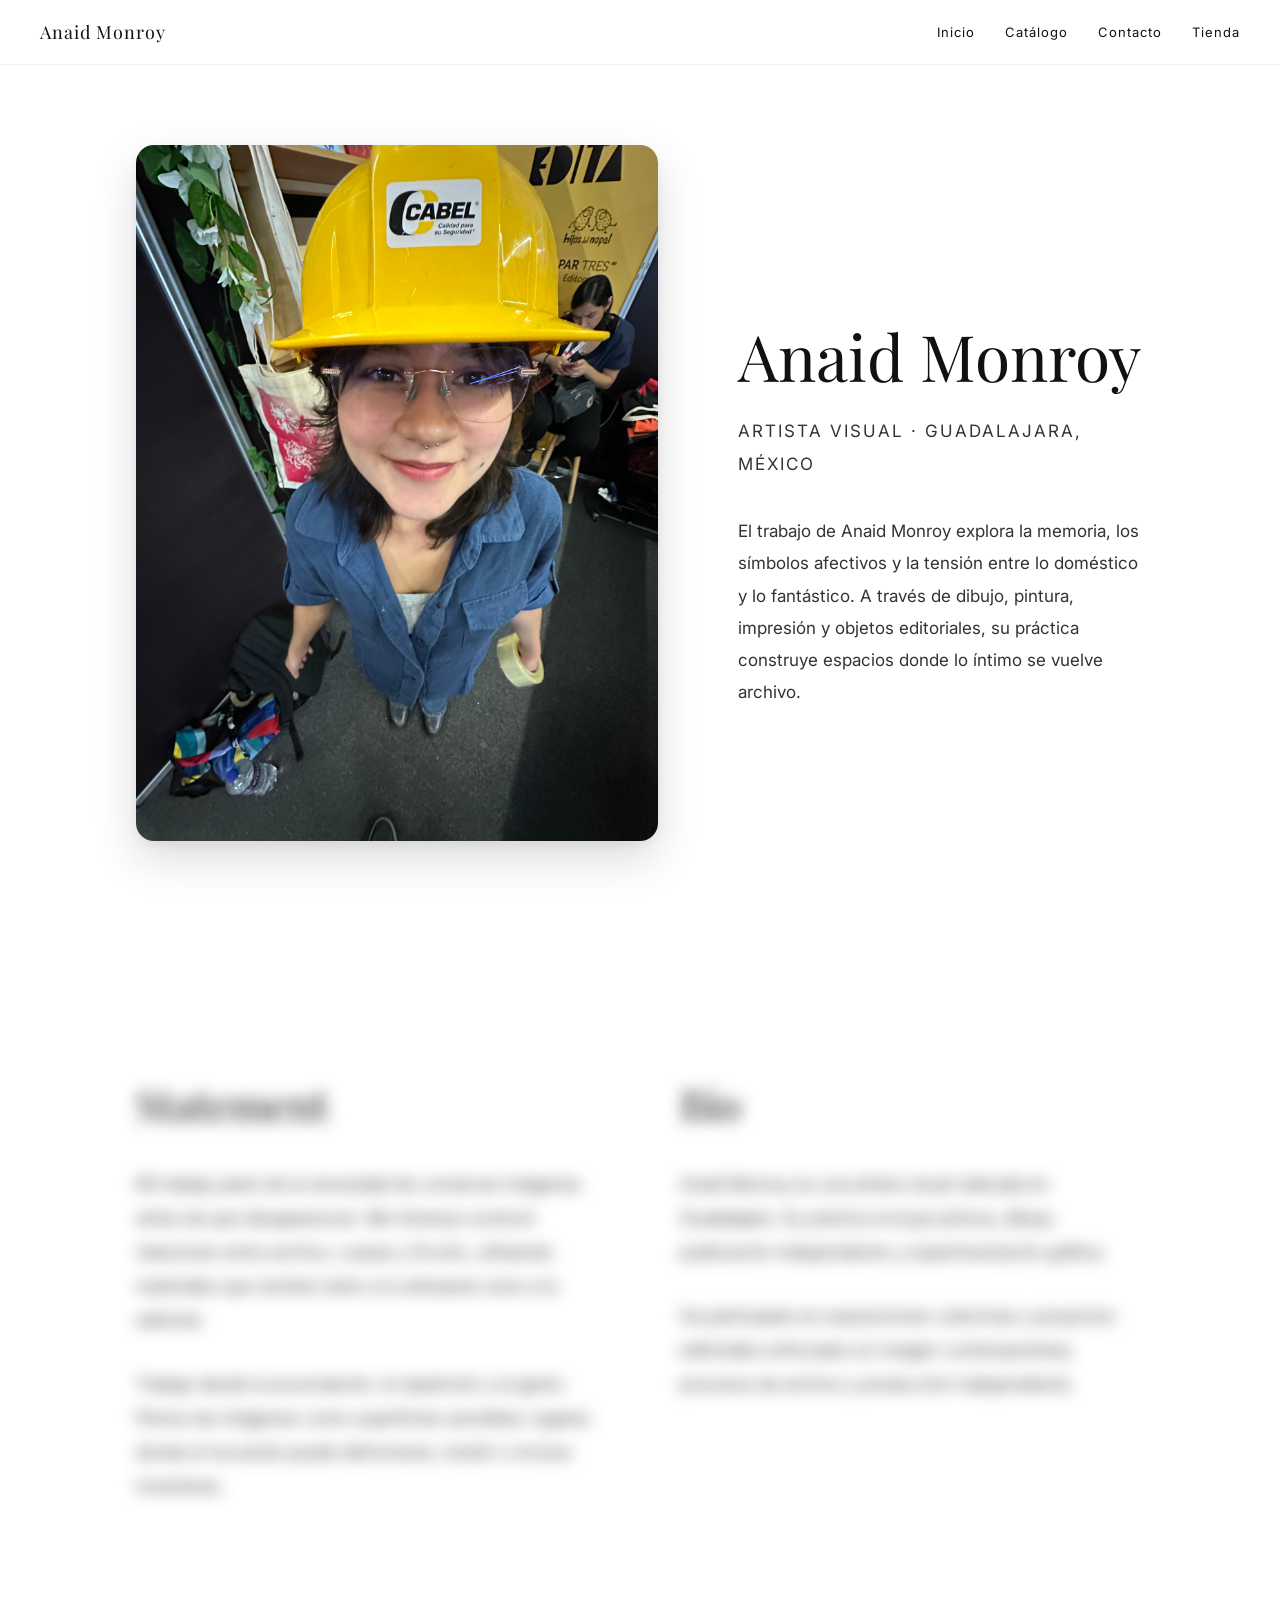
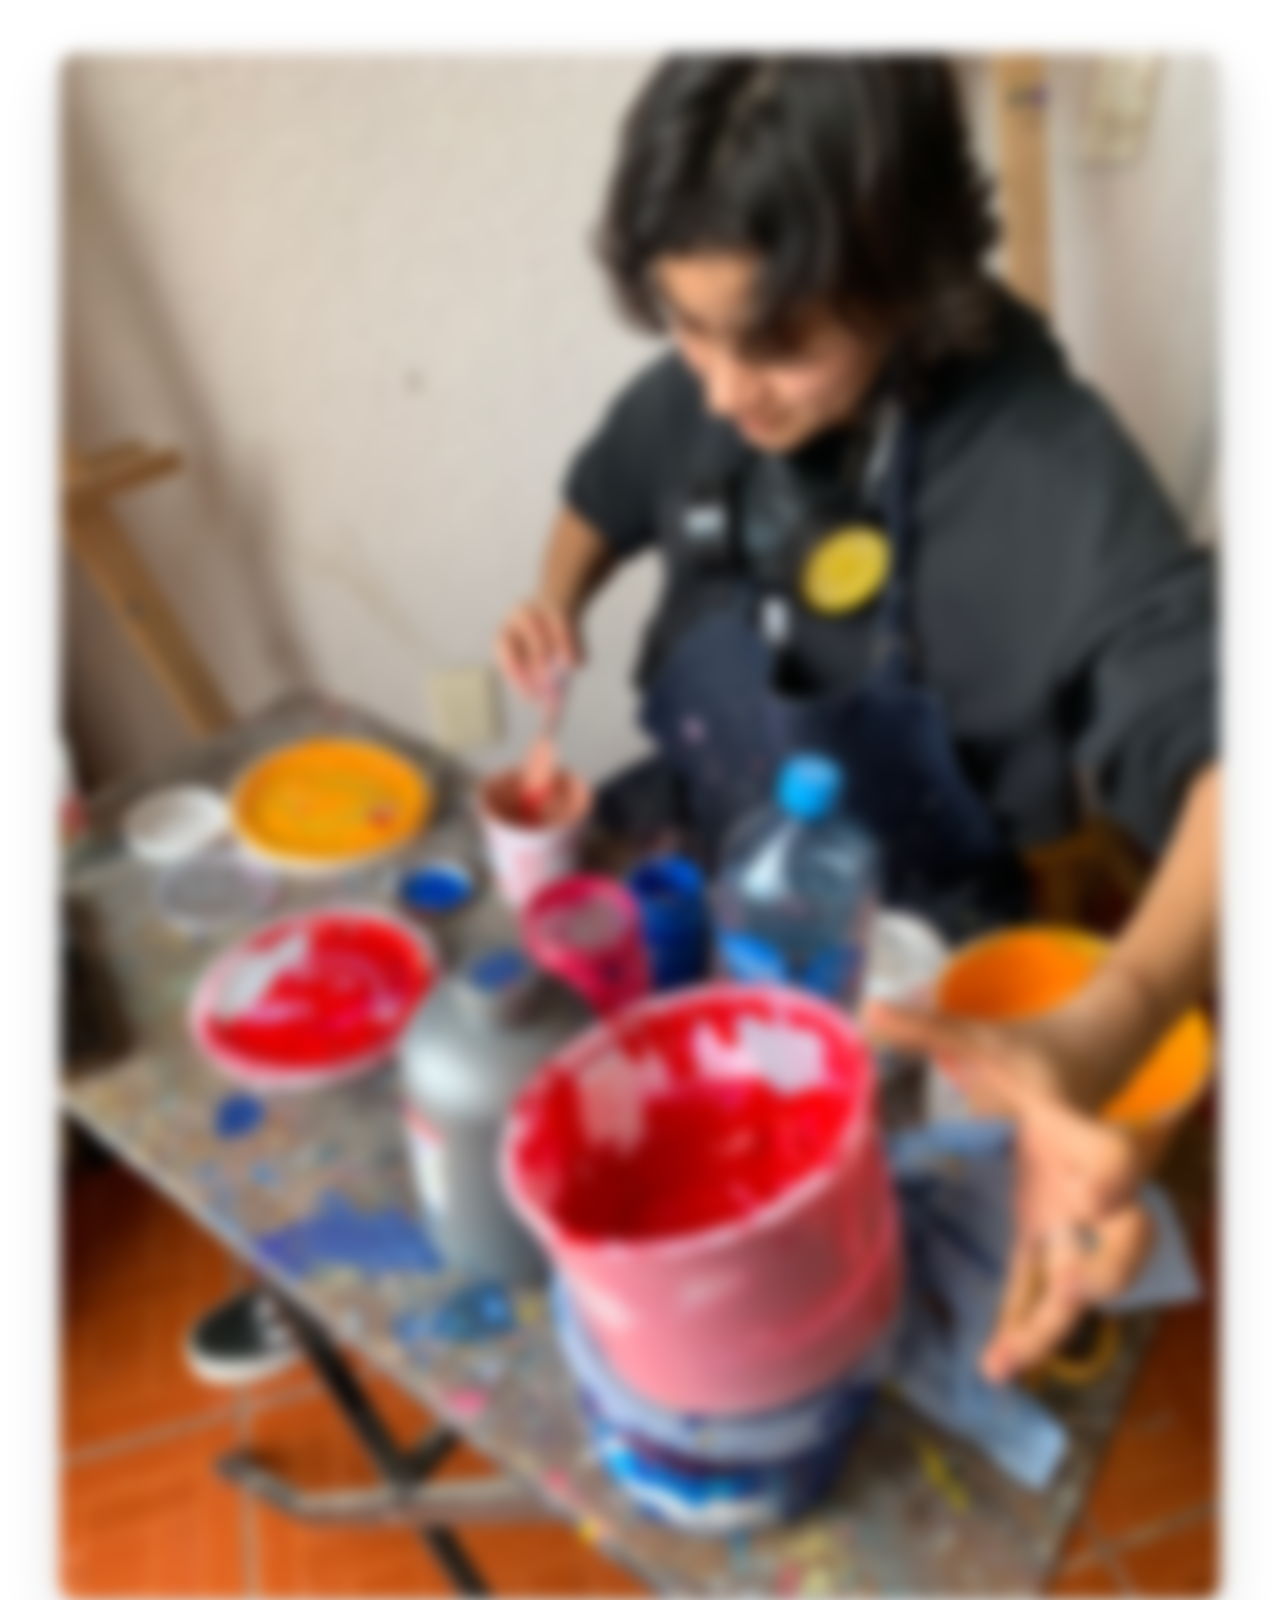
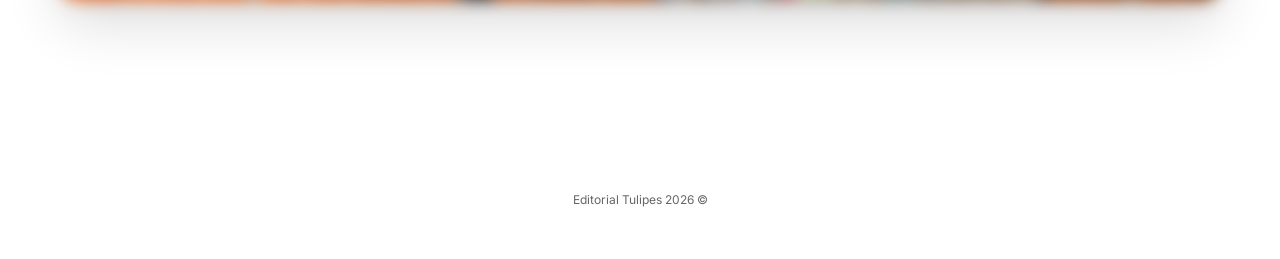
==== about.html @ 15d61e36 "commit prelaunch" ====
<!DOCTYPE html>
<html lang="es">
<head>
  <meta charset="UTF-8">
  <meta name="viewport" content="width=device-width, initial-scale=1.0">

  <title>Sobre mí</title>

  <link href="https://fonts.googleapis.com/css2?family=Playfair+Display&family=Inter&display=swap" rel="stylesheet">
  <link rel="stylesheet" href="css/styles.css">
</head>

<body>

  <header class="header">

    <div class="logo">
      Anaid Monroy
    </div>

    <nav class="nav">
      <a href="index.html">Inicio</a>
      <a href="Catalogo.html">Catálogo</a>
      <a href="contacto.html">Contacto</a>
      <a href="tienda.html">Tienda</a>
    </nav>

  </header>


  <main>

    <section class="about-hero fade-in">

      <img src="img/Catalogo/IMG_6205.jpeg" alt="Retrato de la artista">

      <div class="about-info">

        <h1>
          Anaid Monroy
        </h1>

        <p class="about-subtitle">
          Artista visual · Guadalajara, México
        </p>

        <p>
          El trabajo de Anaid Monroy explora la memoria,
          los símbolos afectivos y la tensión entre lo doméstico
          y lo fantástico. A través de dibujo, pintura,
          impresión y objetos editoriales, su práctica construye
          espacios donde lo íntimo se vuelve archivo.
        </p>

      </div>

    </section>


    <section class="about-text fade-in">

      <div class="about-column">

        <h2>
          Statement
        </h2>

        <p>
          Mi trabajo parte de la necesidad de conservar imágenes
          antes de que desaparezcan. Me interesa construir relaciones
          entre archivo, cuerpo y ficción, utilizando materiales
          que remiten tanto a lo artesanal como a lo editorial.
        </p>

        <p>
          Trabajo desde la acumulación, la repetición y el gesto.
          Pienso las imágenes como superficies sensibles:
          lugares donde el recuerdo puede deformarse,
          insistir o incluso inventarse.
        </p>

      </div>

      <div class="about-column">

        <h2>
          Bio
        </h2>

        <p>
          Anaid Monroy es una artista visual radicada en Guadalajara.
          Su práctica incluye pintura, dibujo, publicación independiente
          y experimentación gráfica.
        </p>

        <p>
          Ha participado en exposiciones colectivas y proyectos editoriales
          enfocados en imagen contemporánea, procesos de archivo
          y producción independiente.
        </p>

      </div>

    </section>


    <section class="about-image fade-in">

      <img src="img/portada/procesos.jpeg" alt="Proceso de trabajo">

    </section>

  </main>


  <footer>

    <p>
      Editorial Tulipes 2026 ©
    </p>

  </footer>

  <script src="js/script.js"></script>

</body>
</html>
---- css/styles.css ----
@import url('global.css');
@import url('header.css');
@import url('home.css');
@import url('contacto.css');
@import url('catalogo.css');
@import url('exposiciones.css');
@import url('animations.css');
@import url('responsive.css');
@import url('about.css');
@import url('tienda.css');
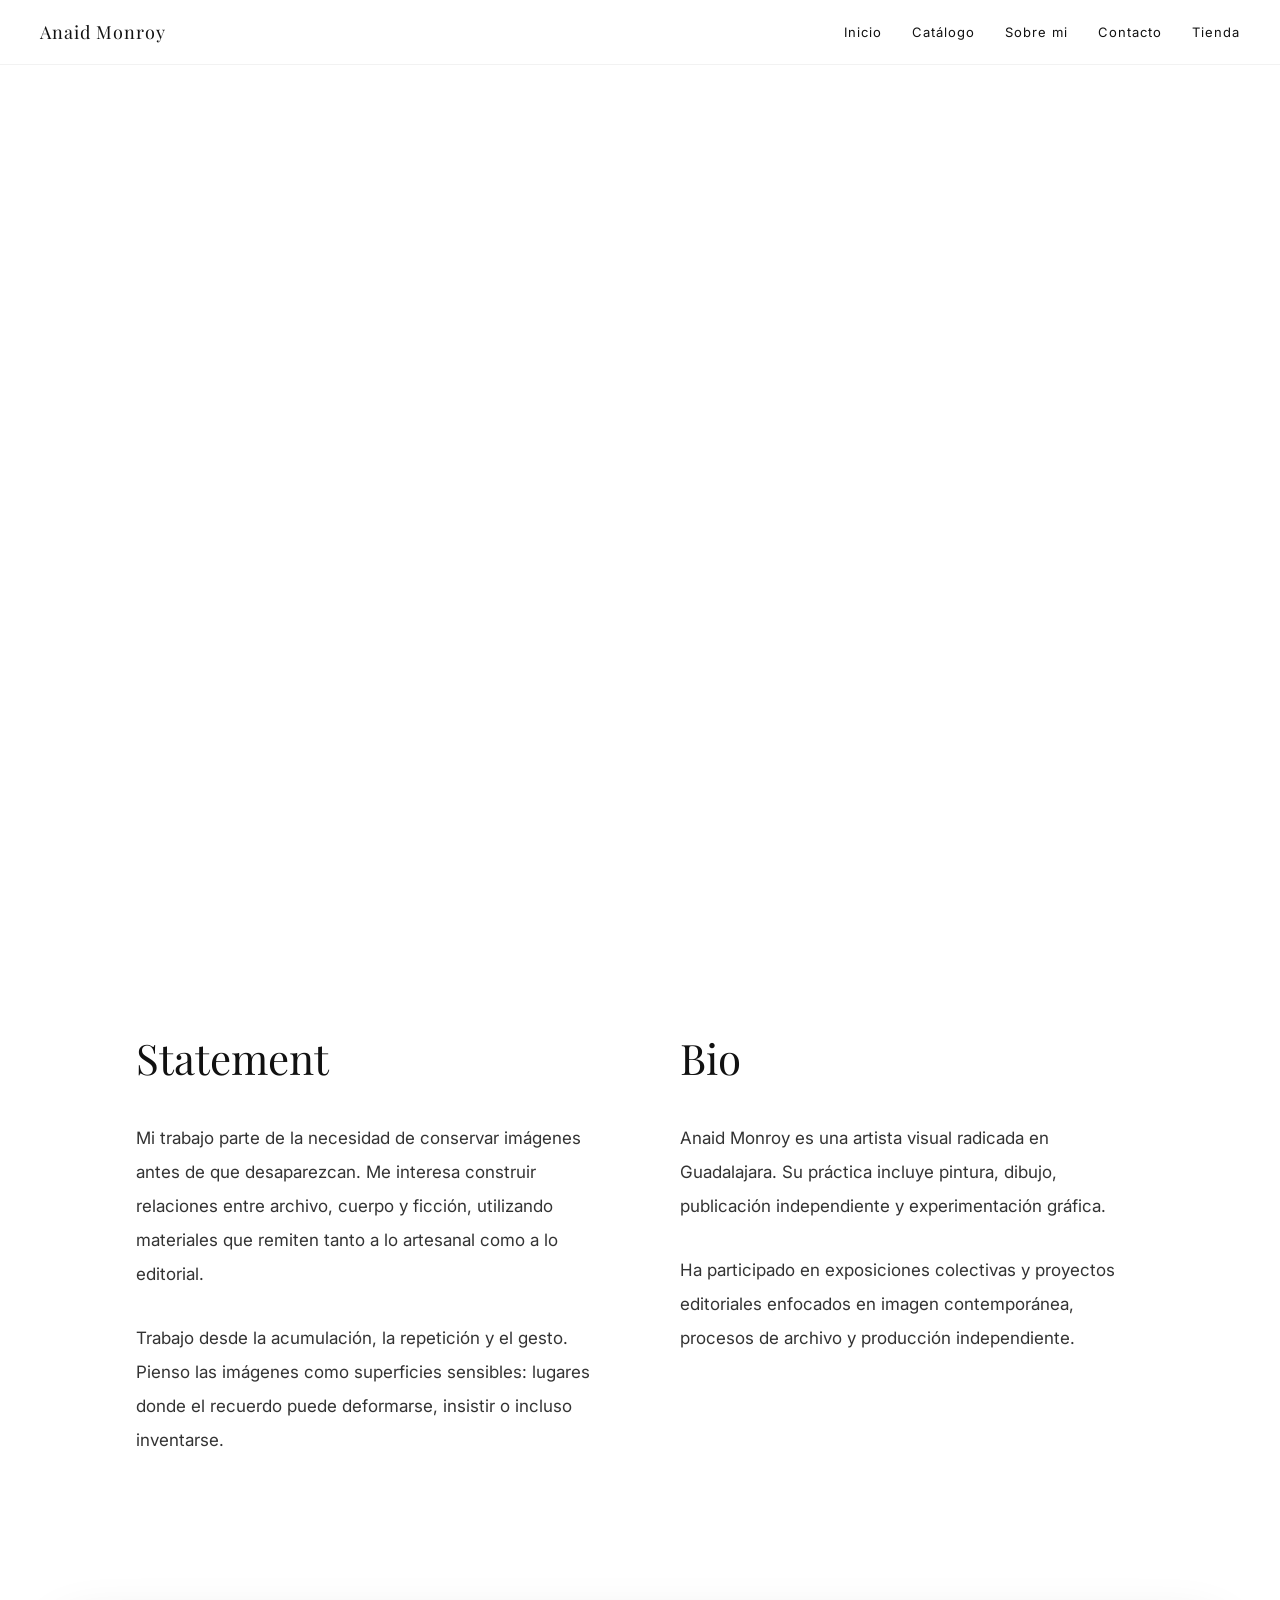
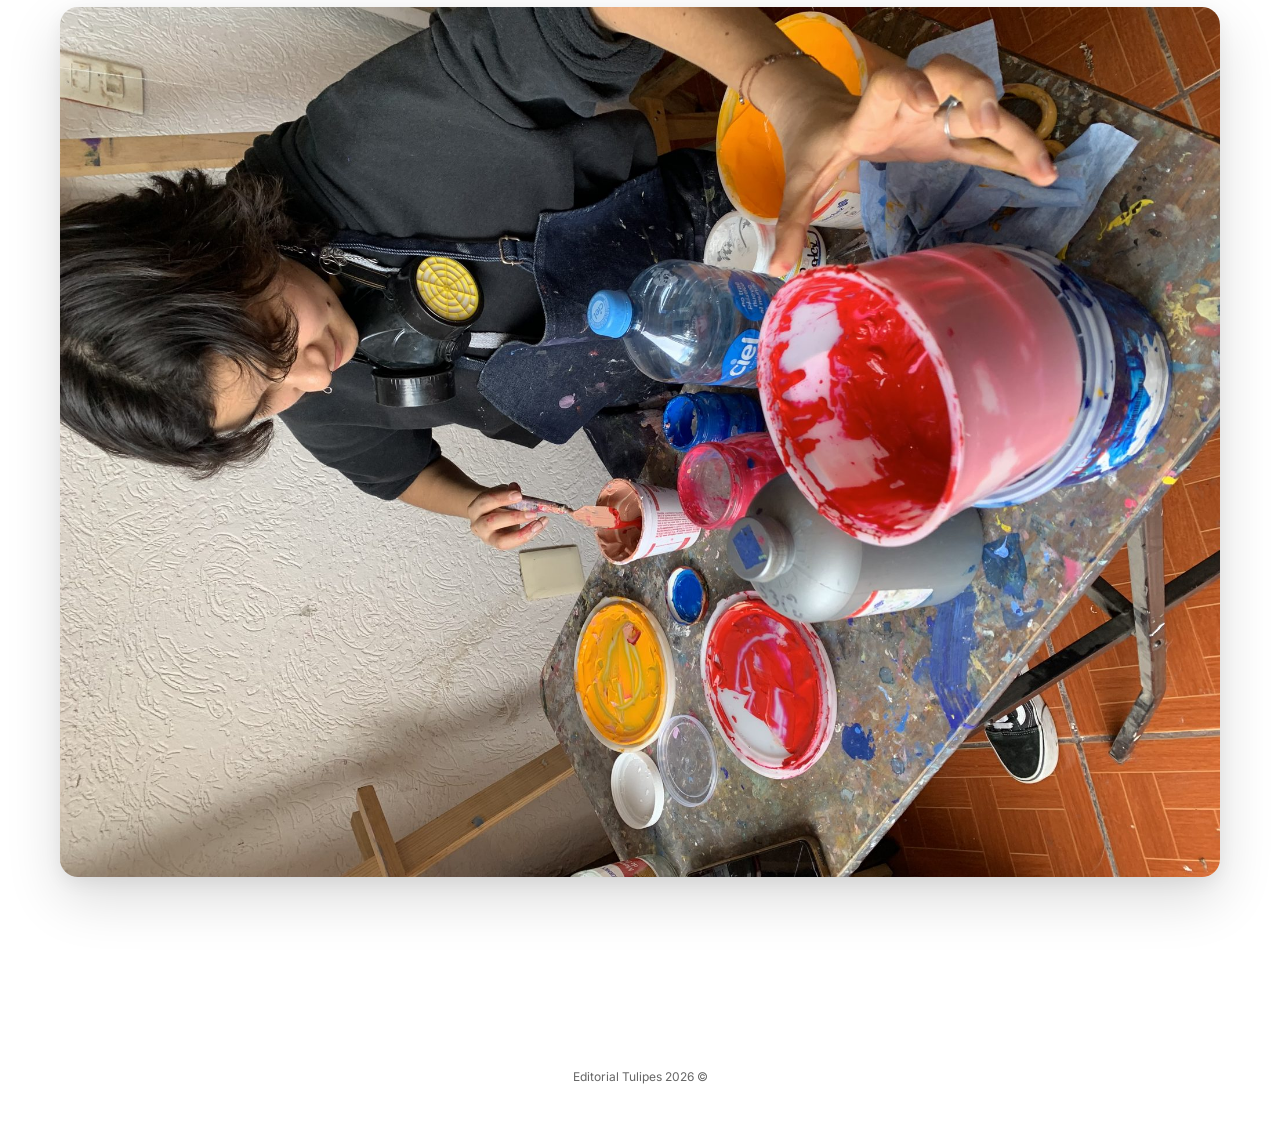
==== commit 4aaf992e: "Comprimir imágenes, agregar favicon/meta description y arreglar consistencia de navegación - Se comp" ====
--- a/about.html
+++ b/about.html
@@ -5,6 +5,9 @@
   <meta name="viewport" content="width=device-width, initial-scale=1.0">
 
   <title>Sobre mí</title>
+  <meta name="description" content="Sobre Anaid Monroy, artista visual radicada en Guadalajara. Pintura, dibujo, publicación independiente y experimentación gráfica.">
+  <link rel="icon" type="image/png" href="img/icons/favicon-32.png">
+  <link rel="apple-touch-icon" href="img/icons/apple-touch-icon.png">
 
   <link href="https://fonts.googleapis.com/css2?family=Playfair+Display&family=Inter&display=swap" rel="stylesheet">
   <link rel="stylesheet" href="css/styles.css">
@@ -21,6 +24,7 @@
     <nav class="nav">
       <a href="index.html">Inicio</a>
       <a href="Catalogo.html">Catálogo</a>
+      <a href="about.html">Sobre mi</a>
       <a href="contacto.html">Contacto</a>
       <a href="tienda.html">Tienda</a>
     </nav>
@@ -106,7 +110,7 @@
 
     <section class="about-image fade-in">
 
-      <img src="img/portada/procesos.jpeg" alt="Proceso de trabajo">
+      <img src="img/portada/procesos.jpeg" alt="Proceso de trabajo" loading="lazy">
 
     </section>
 
--- a/css/styles.css
+++ b/css/styles.css
@@ -5,6 +5,6 @@
 @import url('catalogo.css');
 @import url('exposiciones.css');
 @import url('animations.css');
-@import url('responsive.css');
 @import url('about.css');
-@import url('tienda.css');+@import url('tienda.css');
+@import url('responsive.css');
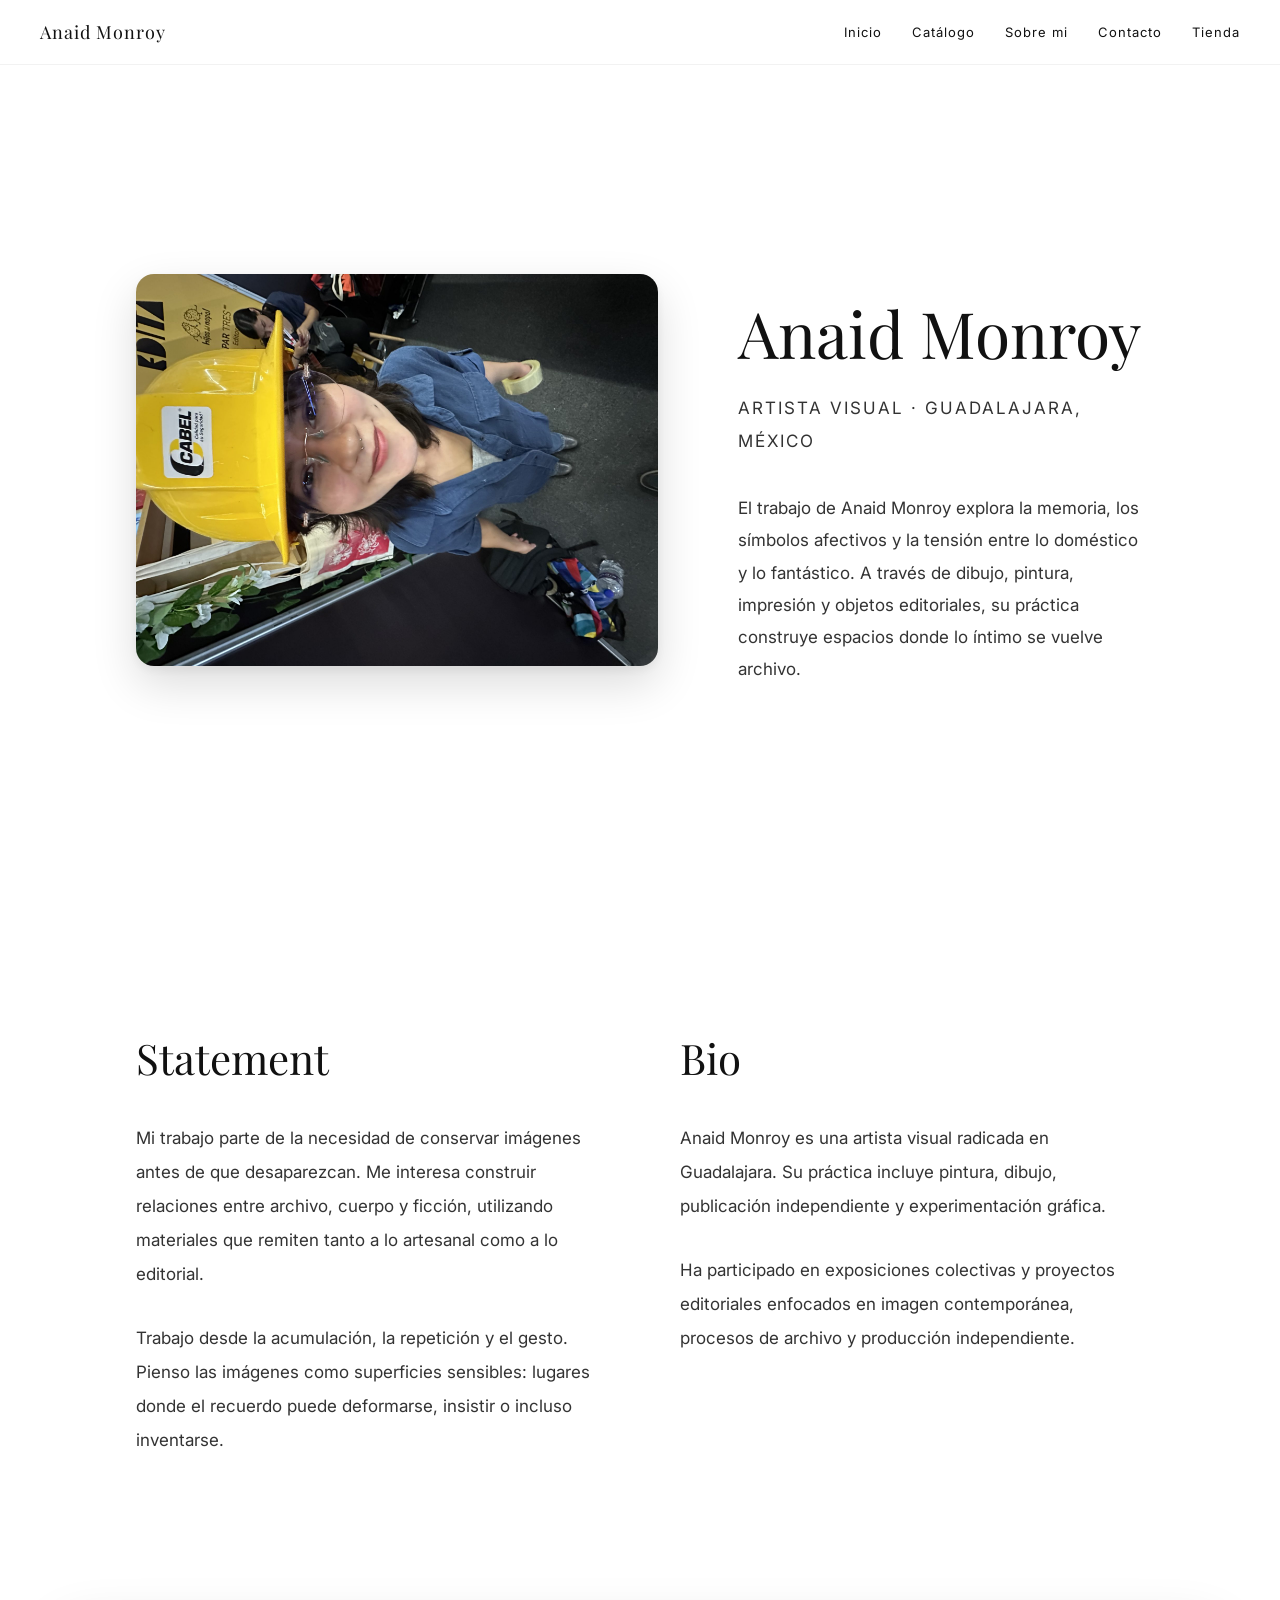
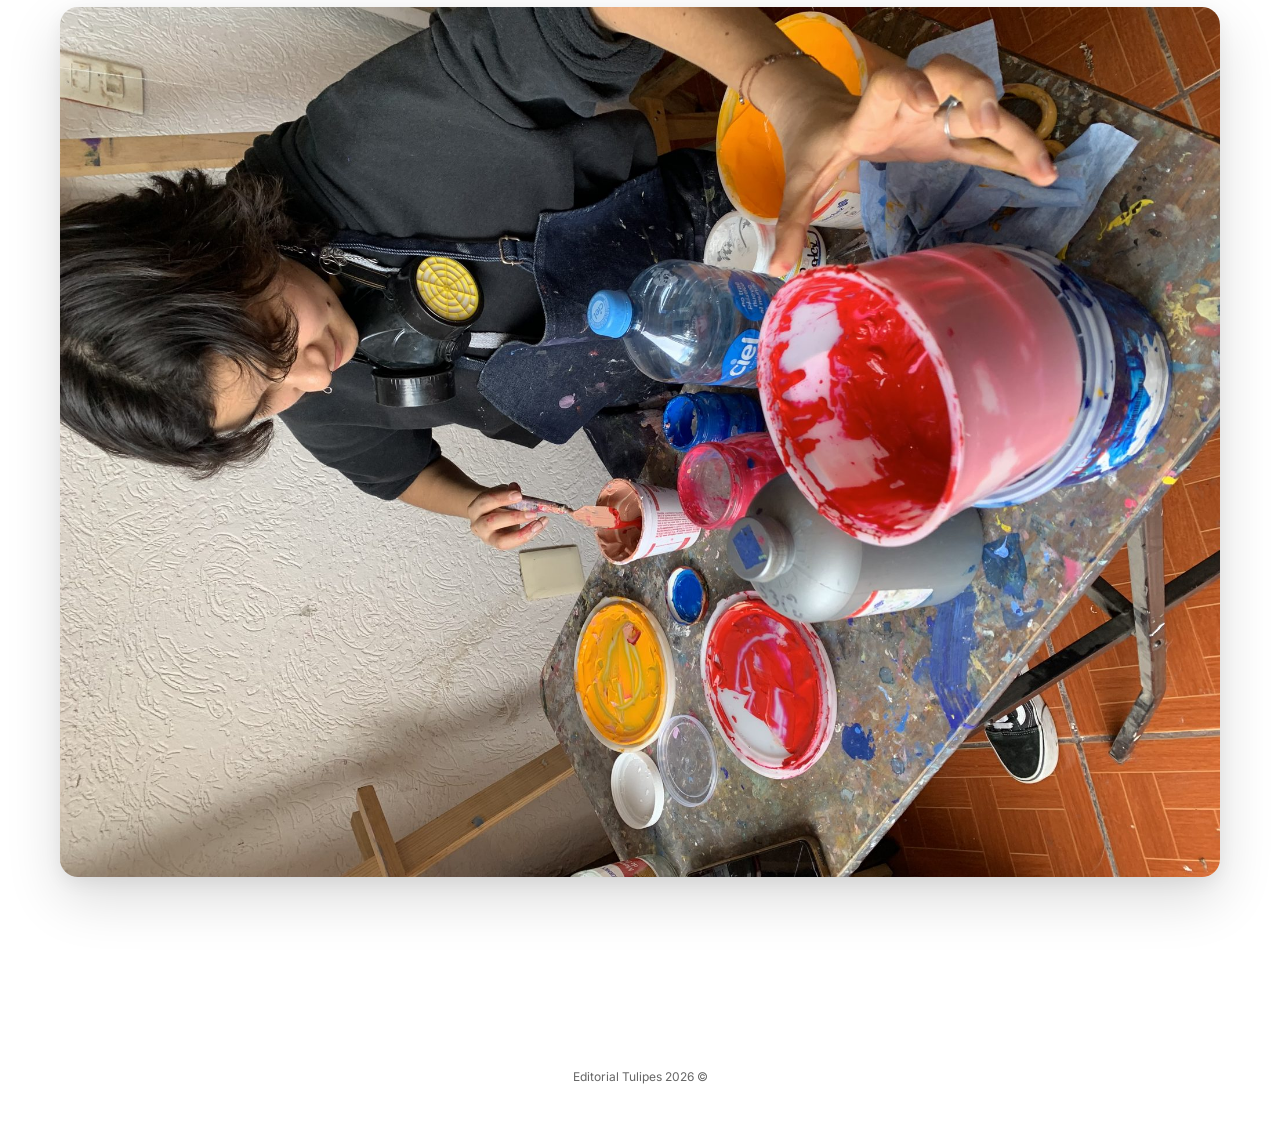
==== commit 29a6e390: "Arreglar nombre inconsistente en carrito, agregar SEO y página 404 - Se corrige data-name="Print Ima" ====
--- a/about.html
+++ b/about.html
@@ -8,6 +8,15 @@
   <meta name="description" content="Sobre Anaid Monroy, artista visual radicada en Guadalajara. Pintura, dibujo, publicación independiente y experimentación gráfica.">
   <link rel="icon" type="image/png" href="img/icons/favicon-32.png">
   <link rel="apple-touch-icon" href="img/icons/apple-touch-icon.png">
+  <meta property="og:type" content="website">
+  <meta property="og:title" content="Sobre mí — Anaid Monroy">
+  <meta property="og:description" content="Sobre Anaid Monroy, artista visual radicada en Guadalajara. Pintura, dibujo, publicación independiente y experimentación gráfica.">
+  <meta property="og:url" content="https://www.anaidmonroy.com/about.html">
+  <meta property="og:image" content="https://www.anaidmonroy.com/img/Catalogo/IMG_6205.jpeg">
+  <meta name="twitter:card" content="summary_large_image">
+  <meta name="twitter:title" content="Sobre mí — Anaid Monroy">
+  <meta name="twitter:description" content="Sobre Anaid Monroy, artista visual radicada en Guadalajara. Pintura, dibujo, publicación independiente y experimentación gráfica.">
+  <meta name="twitter:image" content="https://www.anaidmonroy.com/img/Catalogo/IMG_6205.jpeg">
 
   <link href="https://fonts.googleapis.com/css2?family=Playfair+Display&family=Inter&display=swap" rel="stylesheet">
   <link rel="stylesheet" href="css/styles.css">
